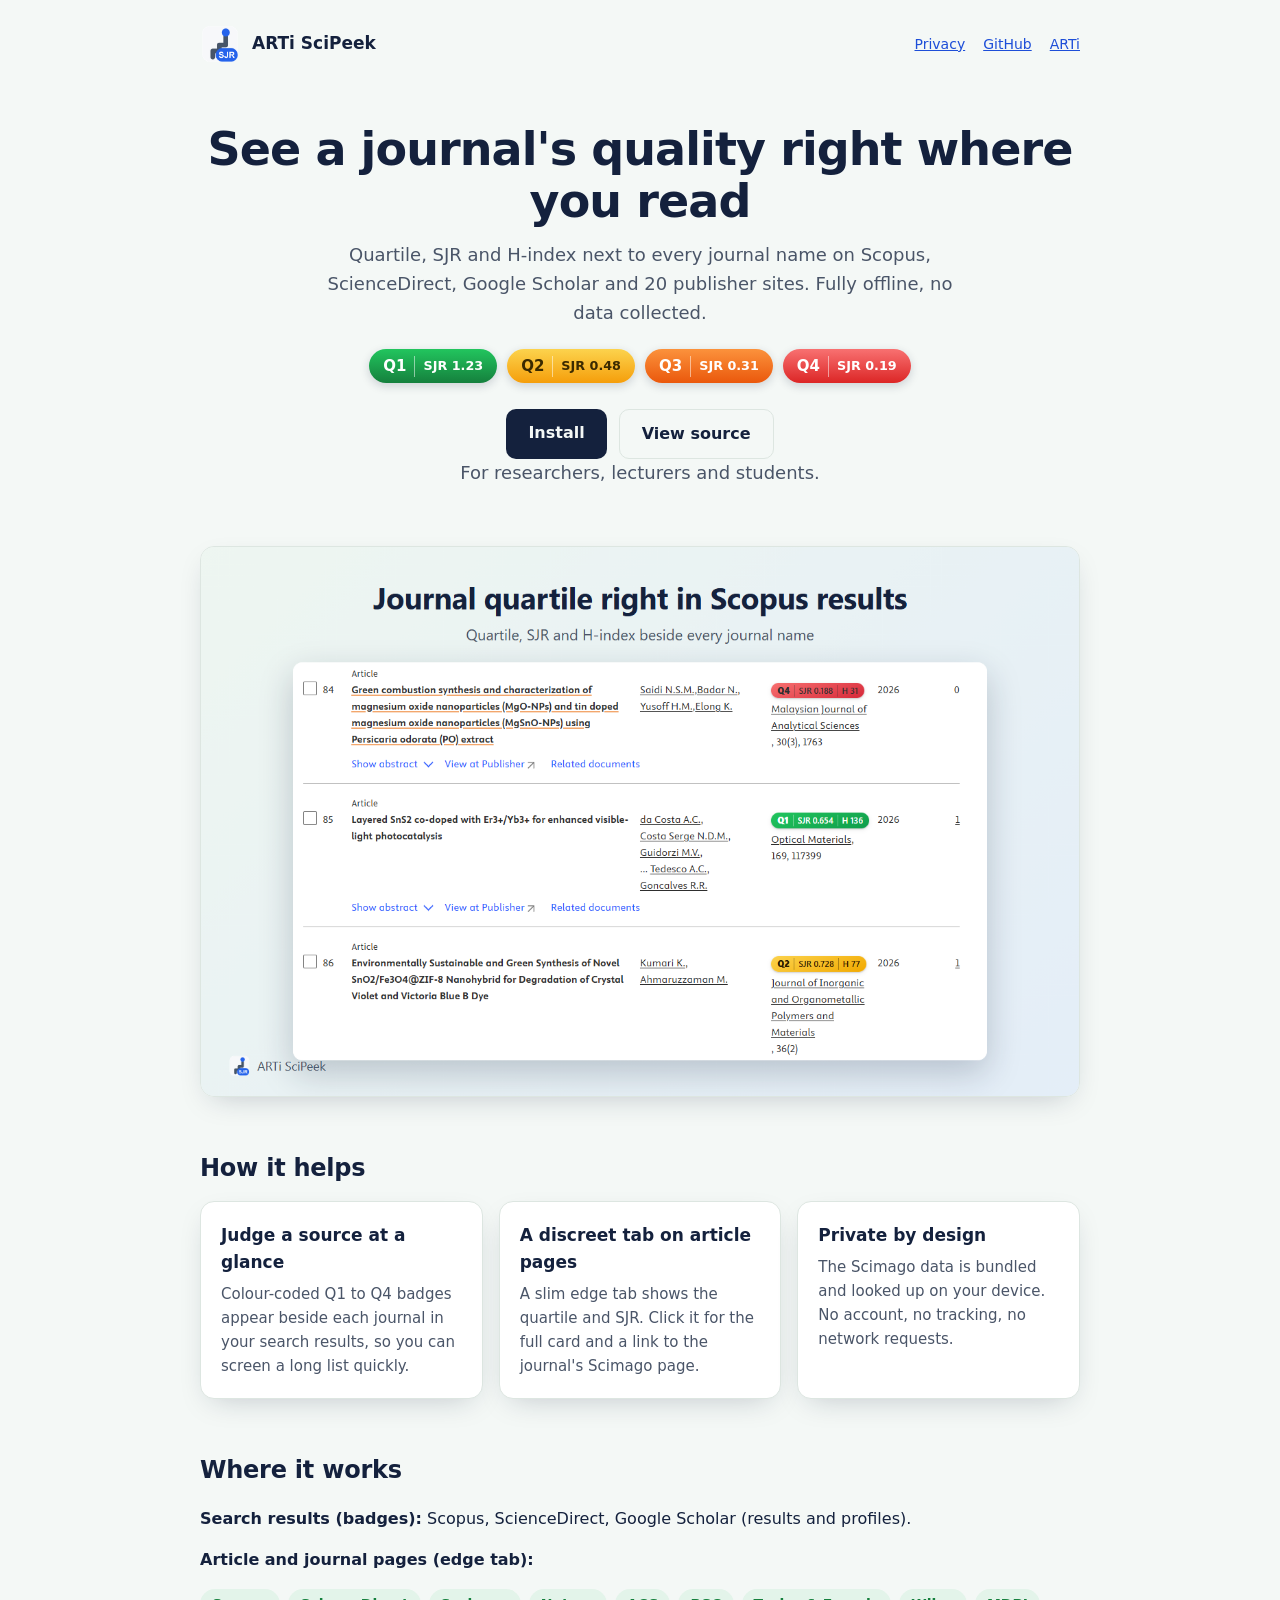
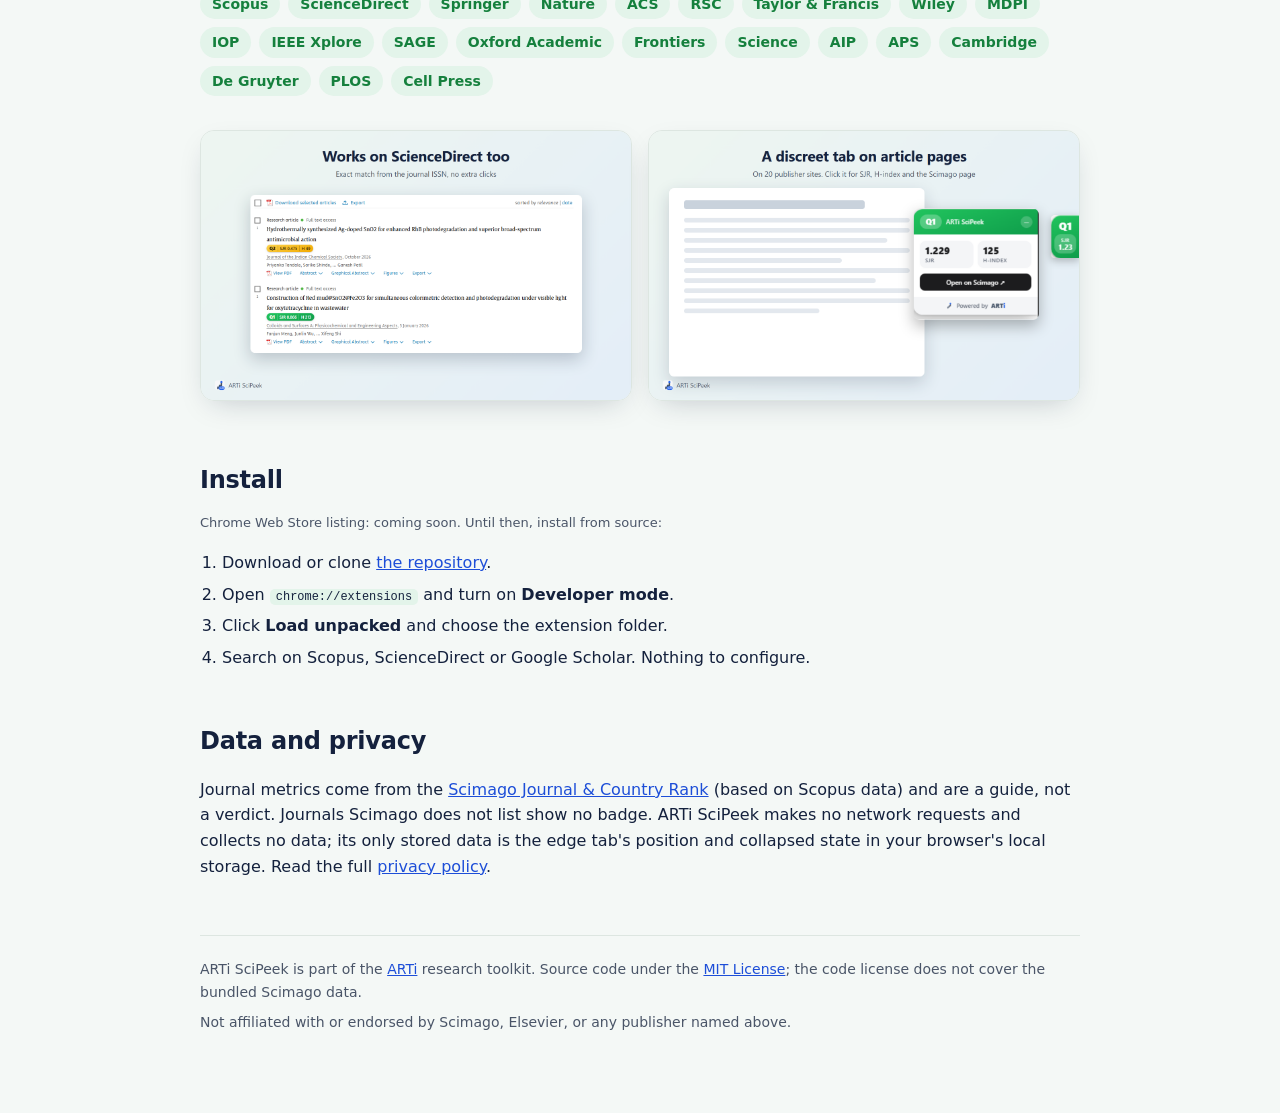
==== index.html @ 3bca9be2 "chrome webstore preparation" ====
<!doctype html>
<html lang="en">
<head>
<meta charset="utf-8">
<meta name="viewport" content="width=device-width, initial-scale=1">
<title>ARTi SciPeek</title>
<meta name="description" content="Journal Quartile, SJR and H-index on Scopus, ScienceDirect, Google Scholar and publisher pages. Fully offline, no data collected.">
<link rel="icon" href="icons/icon-48.png">
<style>
  :root {
    --bg: #f4f8f6; --surface: #ffffff; --border: #dde6e1; --ink: #14213d; --ink-soft: #4a5568;
    --accent: #15803d; --accent-soft: #e3f4ea; --link: #1d4ed8; --shadow: 0 10px 30px -12px rgba(20,33,61,.25);
  }
  @media (prefers-color-scheme: dark) {
    :root:not([data-theme="light"]) {
      --bg: #12171a; --surface: #1b2125; --border: #2d363b; --ink: #eaf0ee; --ink-soft: #aab6b2;
      --accent: #4ade80; --accent-soft: #1a2b22; --link: #8fb0ff; --shadow: 0 10px 30px -12px rgba(0,0,0,.6);
    }
  }
  :root[data-theme="dark"] {
    --bg: #12171a; --surface: #1b2125; --border: #2d363b; --ink: #eaf0ee; --ink-soft: #aab6b2;
    --accent: #4ade80; --accent-soft: #1a2b22; --link: #8fb0ff; --shadow: 0 10px 30px -12px rgba(0,0,0,.6);
  }
  * { box-sizing: border-box; }
  body { margin: 0; background: var(--bg); color: var(--ink); line-height: 1.6;
    font-family: system-ui, -apple-system, "Segoe UI", Roboto, Arial, sans-serif; padding: 0 16px 72px; }
  a { color: var(--link); }
  .wrap { max-width: 880px; margin: 0 auto; }
  header.top { display: flex; align-items: center; gap: 12px; padding: 24px 0; }
  header.top img { width: 40px; height: 40px; border-radius: 10px; }
  header.top b { font-size: 17px; }
  header.top nav { margin-left: auto; display: flex; gap: 18px; font-size: 14px; }
  .hero { padding: 36px 0 28px; text-align: center; }
  .hero h1 { font-size: clamp(30px, 6vw, 46px); line-height: 1.12; margin: 0 0 14px; letter-spacing: -.02em; }
  .hero p { font-size: 18px; color: var(--ink-soft); max-width: 640px; margin: 0 auto 22px; }
  .badges { display: flex; gap: 10px; justify-content: center; flex-wrap: wrap; margin-bottom: 26px; }
  .b { display: inline-flex; align-items: center; gap: 8px; border-radius: 999px; padding: 5px 14px;
    font-weight: 700; color: #fff; font-size: 15px; box-shadow: 0 3px 10px rgba(20,33,61,.18); }
  .b span { font-weight: 600; font-size: .85em; border-left: 1px solid rgba(255,255,255,.5); padding-left: 8px; }
  .q1 { background: linear-gradient(#22c55e,#15803d); } .q2 { background: linear-gradient(#fcd34d,#f59e0b); color: #3b2a00; }
  .q3 { background: linear-gradient(#fb923c,#ea580c); } .q4 { background: linear-gradient(#f87171,#dc2626); }
  .cta { display: inline-flex; gap: 12px; flex-wrap: wrap; justify-content: center; }
  .btn { display: inline-block; padding: 11px 22px; border-radius: 10px; font-weight: 600; text-decoration: none;
    background: var(--ink); color: var(--bg); }
  .btn.alt { background: transparent; color: var(--ink); border: 1px solid var(--border); }
  .note { font-size: 13px; color: var(--ink-soft); margin-top: 12px; }
  .shot { margin: 8px 0 8px; }
  .shot img { display: block; width: 100%; height: auto; border-radius: 14px; box-shadow: var(--shadow); border: 1px solid var(--border); }
  h2 { font-size: 24px; margin: 52px 0 14px; letter-spacing: -.01em; }
  .grid { display: grid; grid-template-columns: repeat(auto-fit, minmax(240px, 1fr)); gap: 16px; }
  .card { background: var(--surface); border: 1px solid var(--border); border-radius: 14px; padding: 20px; box-shadow: var(--shadow); }
  .card h3 { margin: 0 0 6px; font-size: 17px; }
  .card p { margin: 0; color: var(--ink-soft); font-size: 15px; }
  .sites { display: flex; flex-wrap: wrap; gap: 8px; padding: 0; list-style: none; margin: 0; }
  .sites li { background: var(--accent-soft); color: var(--accent); border-radius: 999px; padding: 4px 12px; font-size: 14px; font-weight: 600; }
  ol { padding-left: 22px; } ol li { margin-bottom: 6px; }
  code { background: var(--accent-soft); padding: 1px 6px; border-radius: 5px; font-size: .92em; }
  footer { margin-top: 56px; padding-top: 22px; border-top: 1px solid var(--border); font-size: 14px; color: var(--ink-soft); }
  footer p { margin: 0 0 8px; }
</style>
</head>
<body>
<div class="wrap">

  <header class="top">
    <img src="icons/icon-128.png" alt="">
    <b>ARTi SciPeek</b>
    <nav>
      <a href="privacy-policy.html">Privacy</a>
      <a href="https://github.com/okik4zuya/arti-scipeek">GitHub</a>
      <a href="https://arti.invait.id">ARTi</a>
    </nav>
  </header>

  <section class="hero">
    <h1>See a journal's quality right where you read</h1>
    <p>Quartile, SJR and H-index next to every journal name on Scopus, ScienceDirect, Google Scholar and 20 publisher sites. Fully offline, no data collected.</p>
    <div class="badges" aria-label="Example badges">
      <div class="b q1">Q1<span>SJR 1.23</span></div>
      <div class="b q2">Q2<span>SJR 0.48</span></div>
      <div class="b q3">Q3<span>SJR 0.31</span></div>
      <div class="b q4">Q4<span>SJR 0.19</span></div>
    </div>
    <div class="cta">
      <a class="btn" href="#install">Install</a>
      <a class="btn alt" href="https://github.com/okik4zuya/arti-scipeek">View source</a>
    </div>
    <p class="note">For researchers, lecturers and students.</p>
  </section>

  <div class="shot"><img src="store-assets/screenshot-1.png" alt="Scopus search results with Quartile, SJR and H-index badges beside each journal"></div>

  <h2>How it helps</h2>
  <div class="grid">
    <div class="card"><h3>Judge a source at a glance</h3><p>Colour-coded Q1 to Q4 badges appear beside each journal in your search results, so you can screen a long list quickly.</p></div>
    <div class="card"><h3>A discreet tab on article pages</h3><p>A slim edge tab shows the quartile and SJR. Click it for the full card and a link to the journal's Scimago page.</p></div>
    <div class="card"><h3>Private by design</h3><p>The Scimago data is bundled and looked up on your device. No account, no tracking, no network requests.</p></div>
  </div>

  <h2>Where it works</h2>
  <p><strong>Search results (badges):</strong> Scopus, ScienceDirect, Google Scholar (results and profiles).</p>
  <p><strong>Article and journal pages (edge tab):</strong></p>
  <ul class="sites">
    <li>Scopus</li><li>ScienceDirect</li><li>Springer</li><li>Nature</li><li>ACS</li><li>RSC</li>
    <li>Taylor &amp; Francis</li><li>Wiley</li><li>MDPI</li><li>IOP</li><li>IEEE Xplore</li><li>SAGE</li>
    <li>Oxford Academic</li><li>Frontiers</li><li>Science</li><li>AIP</li><li>APS</li><li>Cambridge</li>
    <li>De Gruyter</li><li>PLOS</li><li>Cell Press</li>
  </ul>

  <div class="grid" style="margin-top:26px">
    <div class="shot"><img src="store-assets/screenshot-2.png" alt="ScienceDirect search results with badges"></div>
    <div class="shot"><img src="store-assets/screenshot-4.png" alt="The floating tab on an article page, collapsed and expanded"></div>
  </div>

  <h2 id="install">Install</h2>
  <p class="note" style="margin-top:0">Chrome Web Store listing: coming soon. Until then, install from source:</p>
  <ol>
    <li>Download or clone <a href="https://github.com/okik4zuya/arti-scipeek">the repository</a>.</li>
    <li>Open <code>chrome://extensions</code> and turn on <strong>Developer mode</strong>.</li>
    <li>Click <strong>Load unpacked</strong> and choose the extension folder.</li>
    <li>Search on Scopus, ScienceDirect or Google Scholar. Nothing to configure.</li>
  </ol>

  <h2>Data and privacy</h2>
  <p>Journal metrics come from the <a href="https://www.scimagojr.com">Scimago Journal &amp; Country Rank</a> (based on Scopus data) and are a guide, not a verdict. Journals Scimago does not list show no badge. ARTi SciPeek makes no network requests and collects no data; its only stored data is the edge tab's position and collapsed state in your browser's local storage. Read the full <a href="privacy-policy.html">privacy policy</a>.</p>

  <footer>
    <p>ARTi SciPeek is part of the <a href="https://arti.invait.id">ARTi</a> research toolkit. Source code under the <a href="https://github.com/okik4zuya/arti-scipeek/blob/main/LICENSE">MIT License</a>; the code license does not cover the bundled Scimago data.</p>
    <p>Not affiliated with or endorsed by Scimago, Elsevier, or any publisher named above.</p>
  </footer>

</div>
</body>
</html>
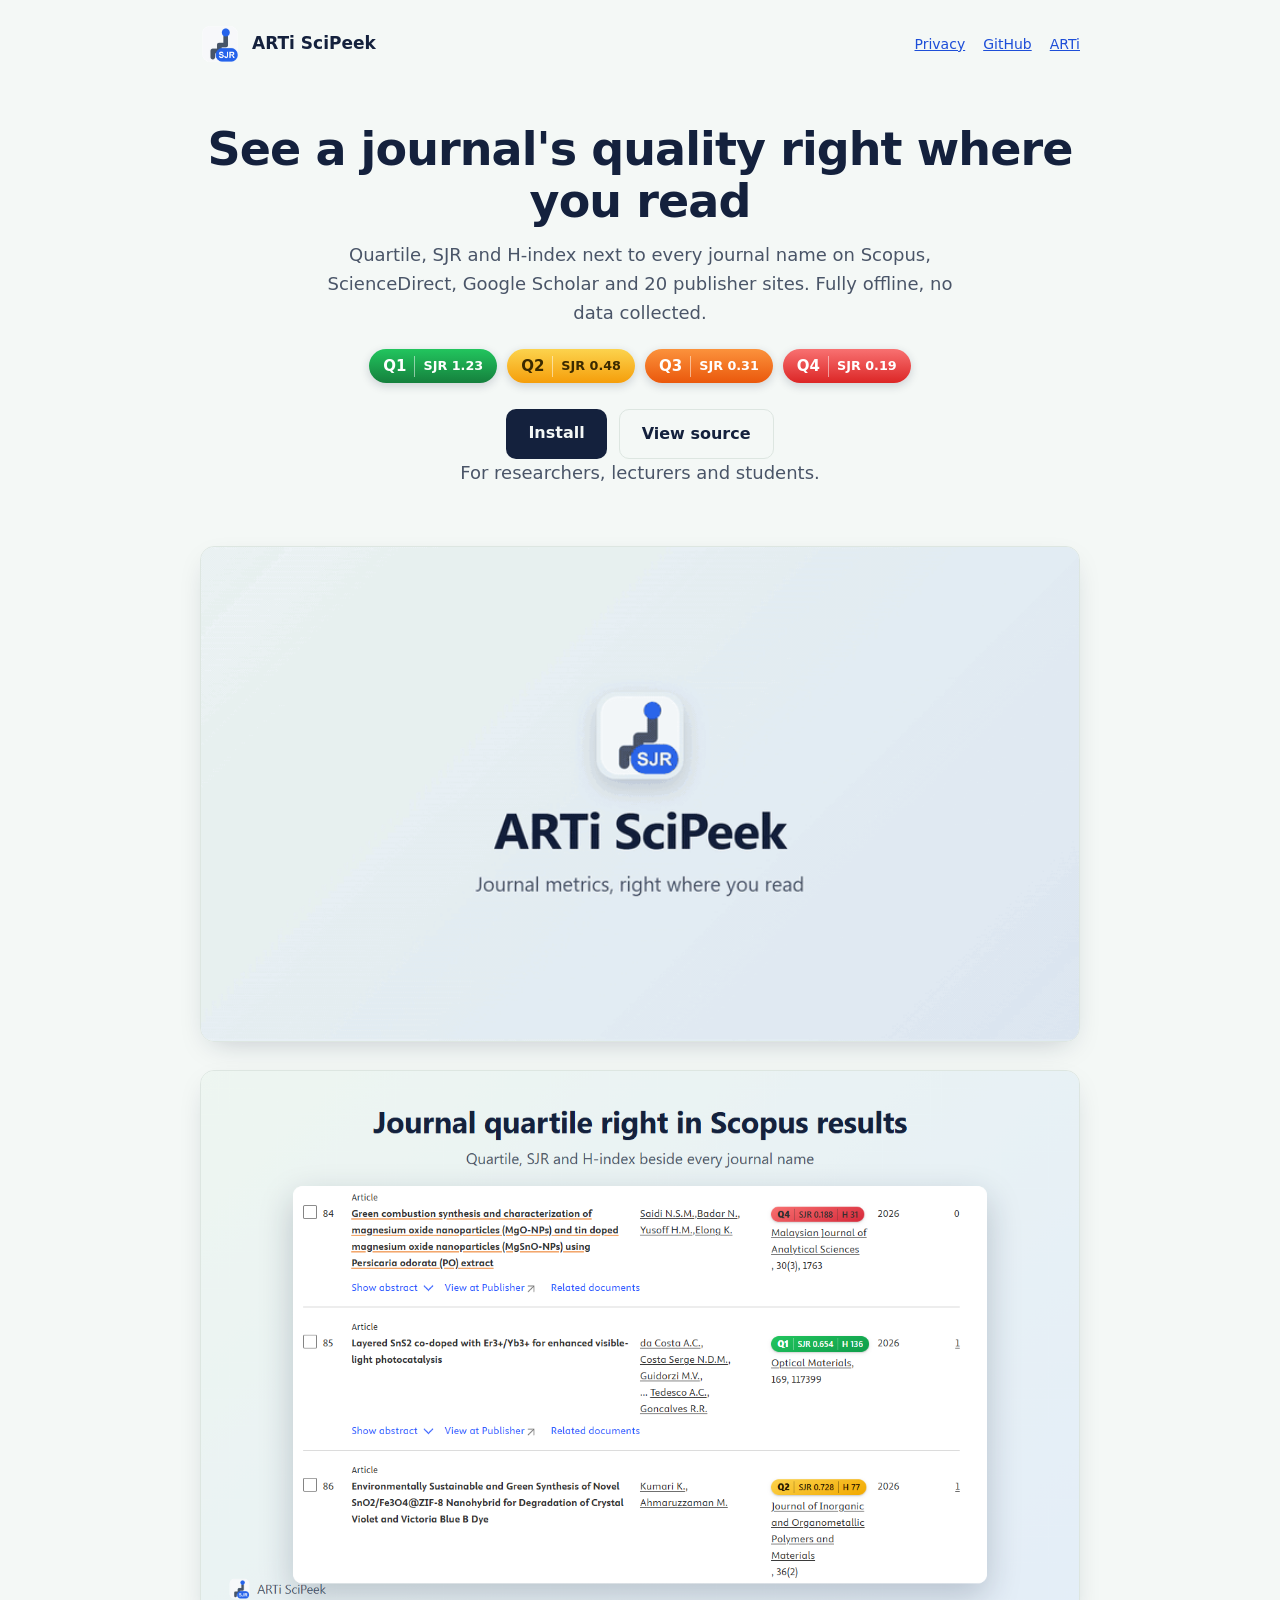
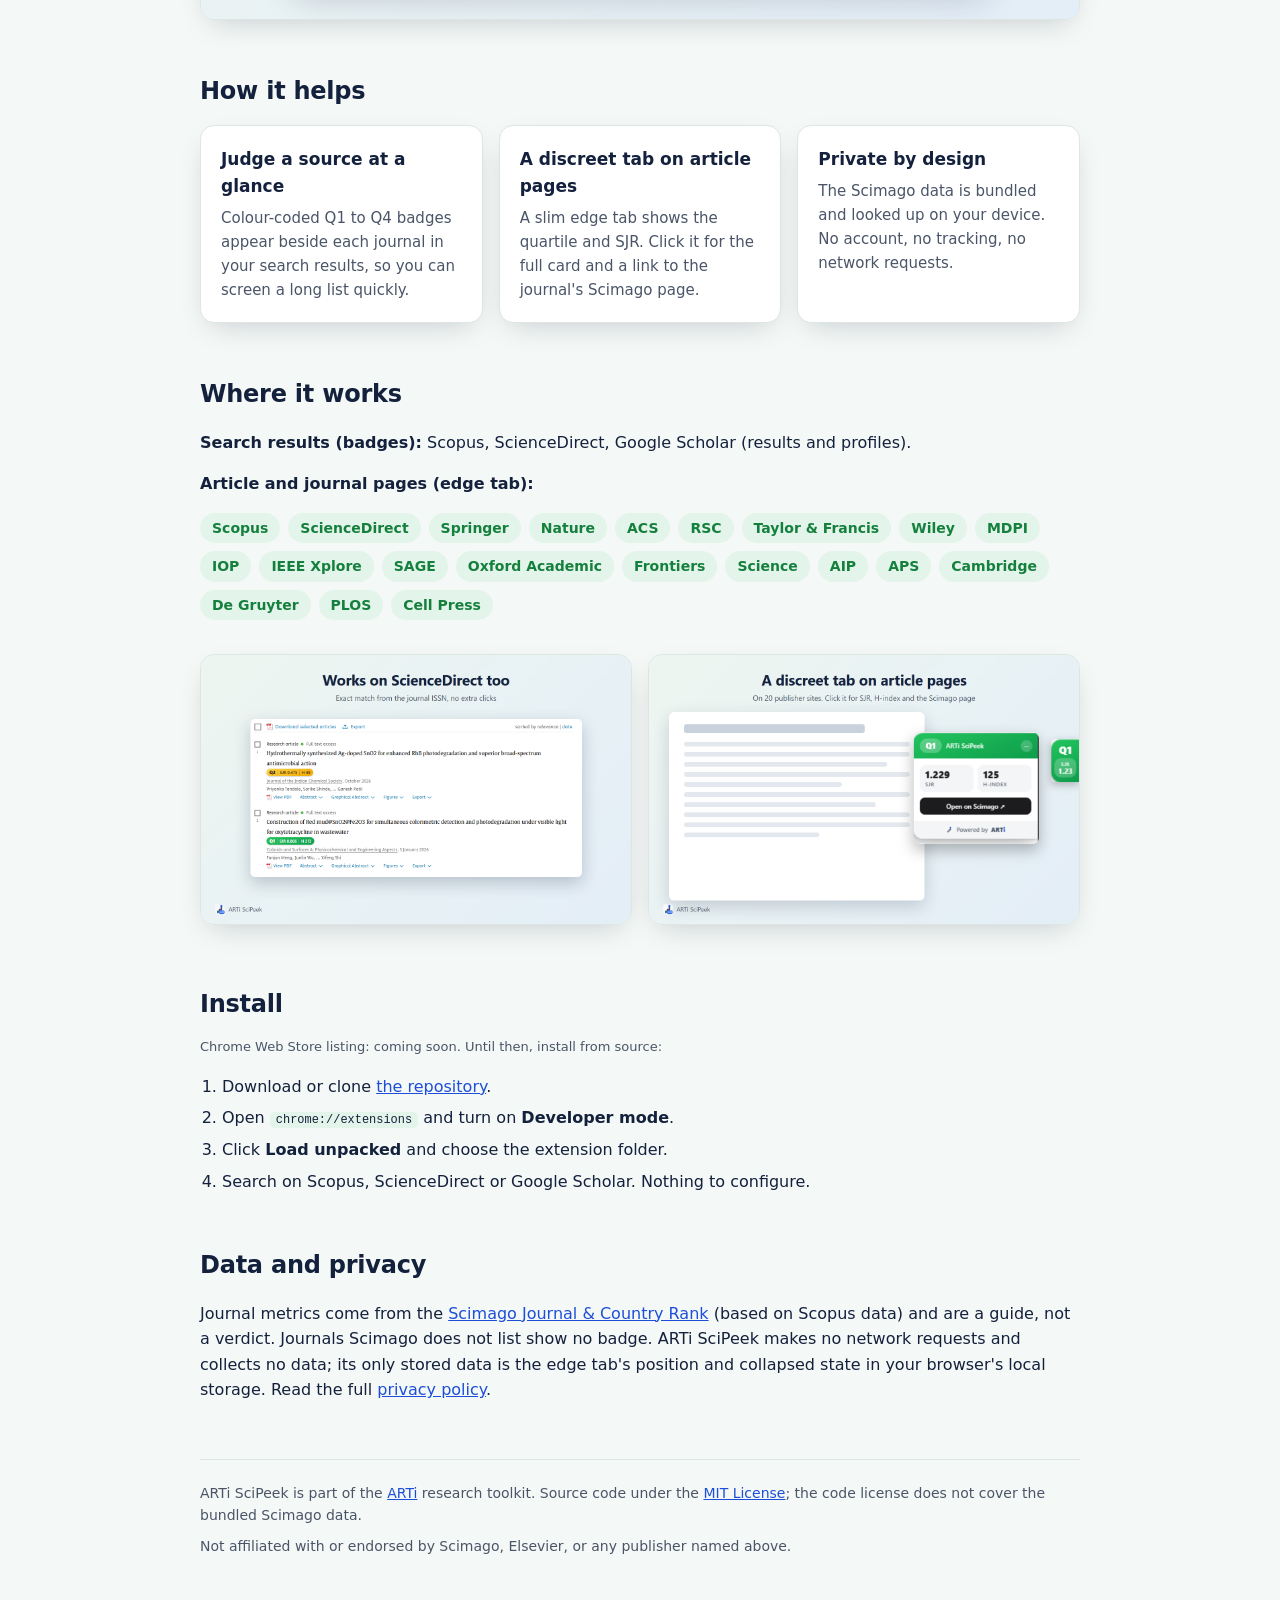
==== commit c62b3f84: "add video tutorial" ====
--- a/index.html
+++ b/index.html
@@ -88,7 +88,9 @@
     <p class="note">For researchers, lecturers and students.</p>
   </section>
 
-  <div class="shot"><img src="store-assets/screenshot-1.png" alt="Scopus search results with Quartile, SJR and H-index badges beside each journal"></div>
+  <div class="shot"><img src="store-assets/arti-scipeek-tutorial.gif" alt="A 40-second walkthrough: badges appear beside journals in search results, and an edge tab opens a full card on article pages"></div>
+
+  <div class="shot" style="margin-top:28px"><img src="store-assets/screenshot-1.png" alt="Scopus search results with Quartile, SJR and H-index badges beside each journal"></div>
 
   <h2>How it helps</h2>
   <div class="grid">
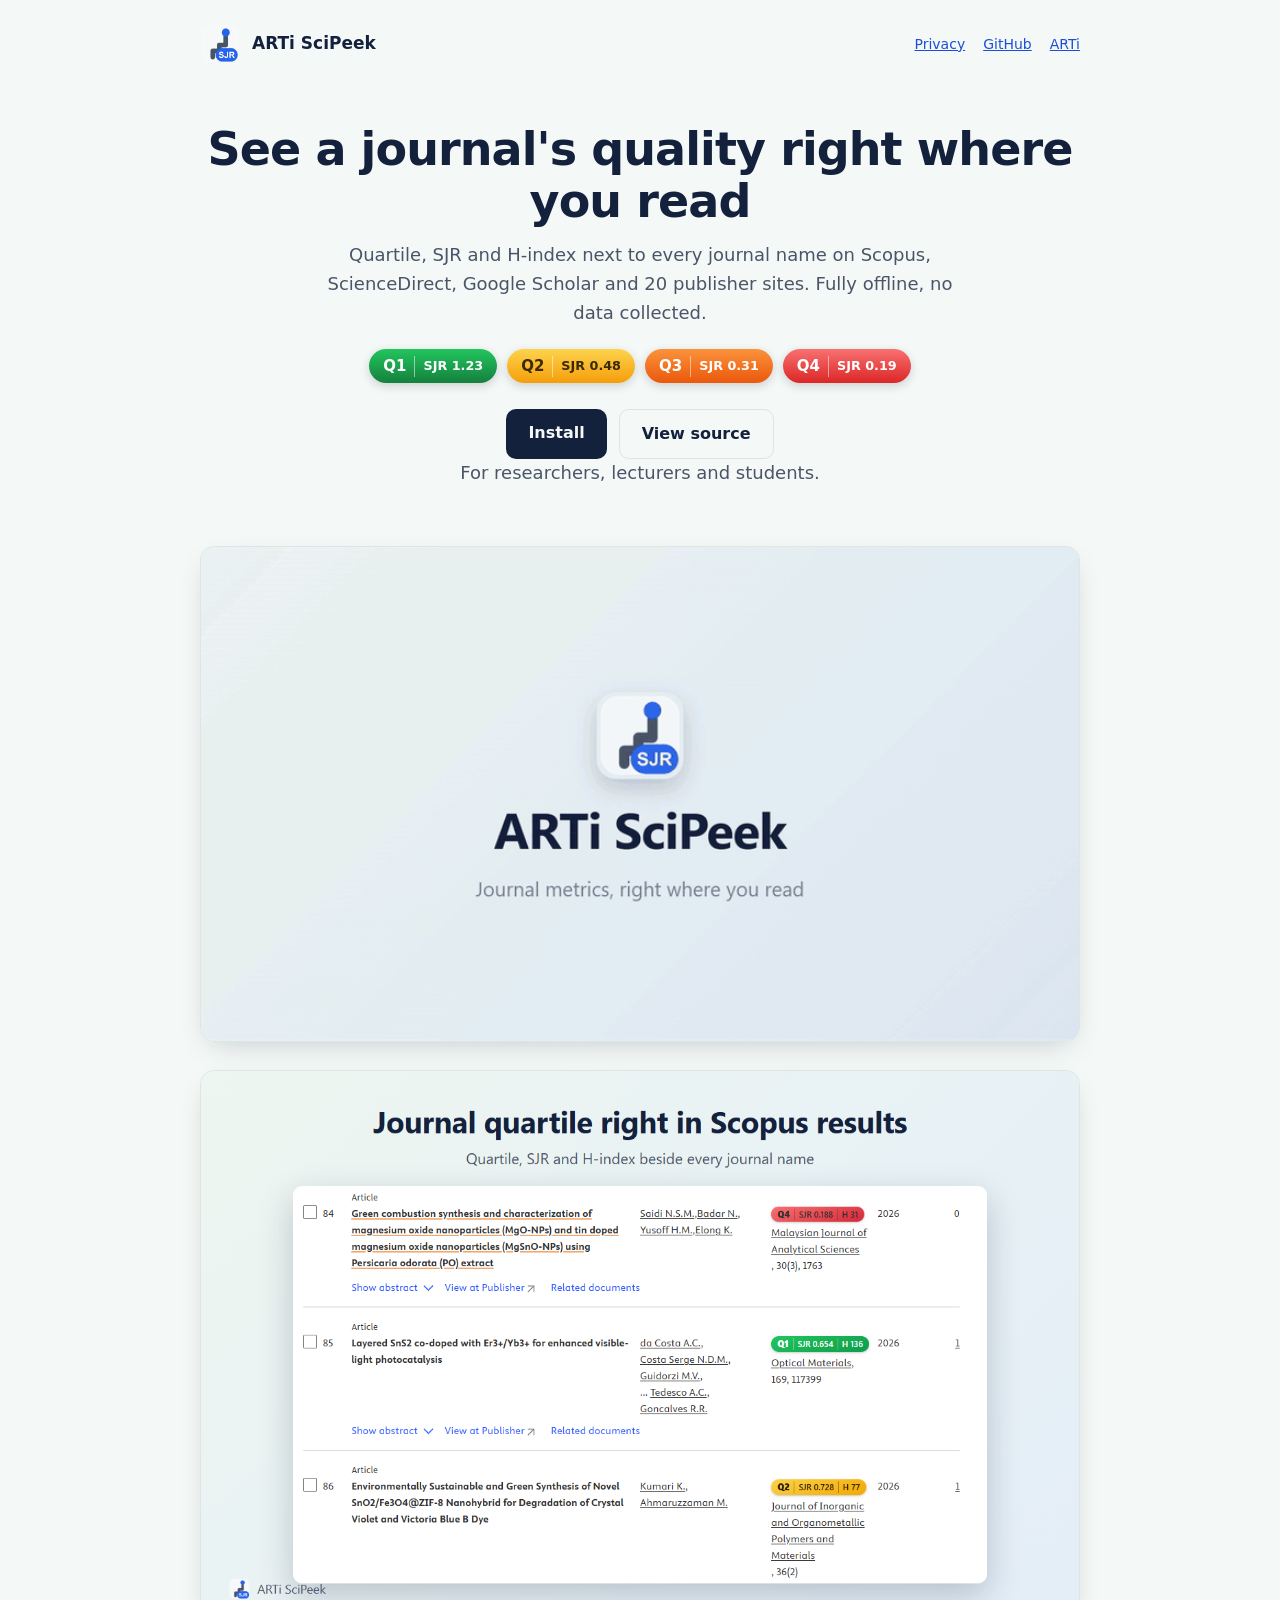
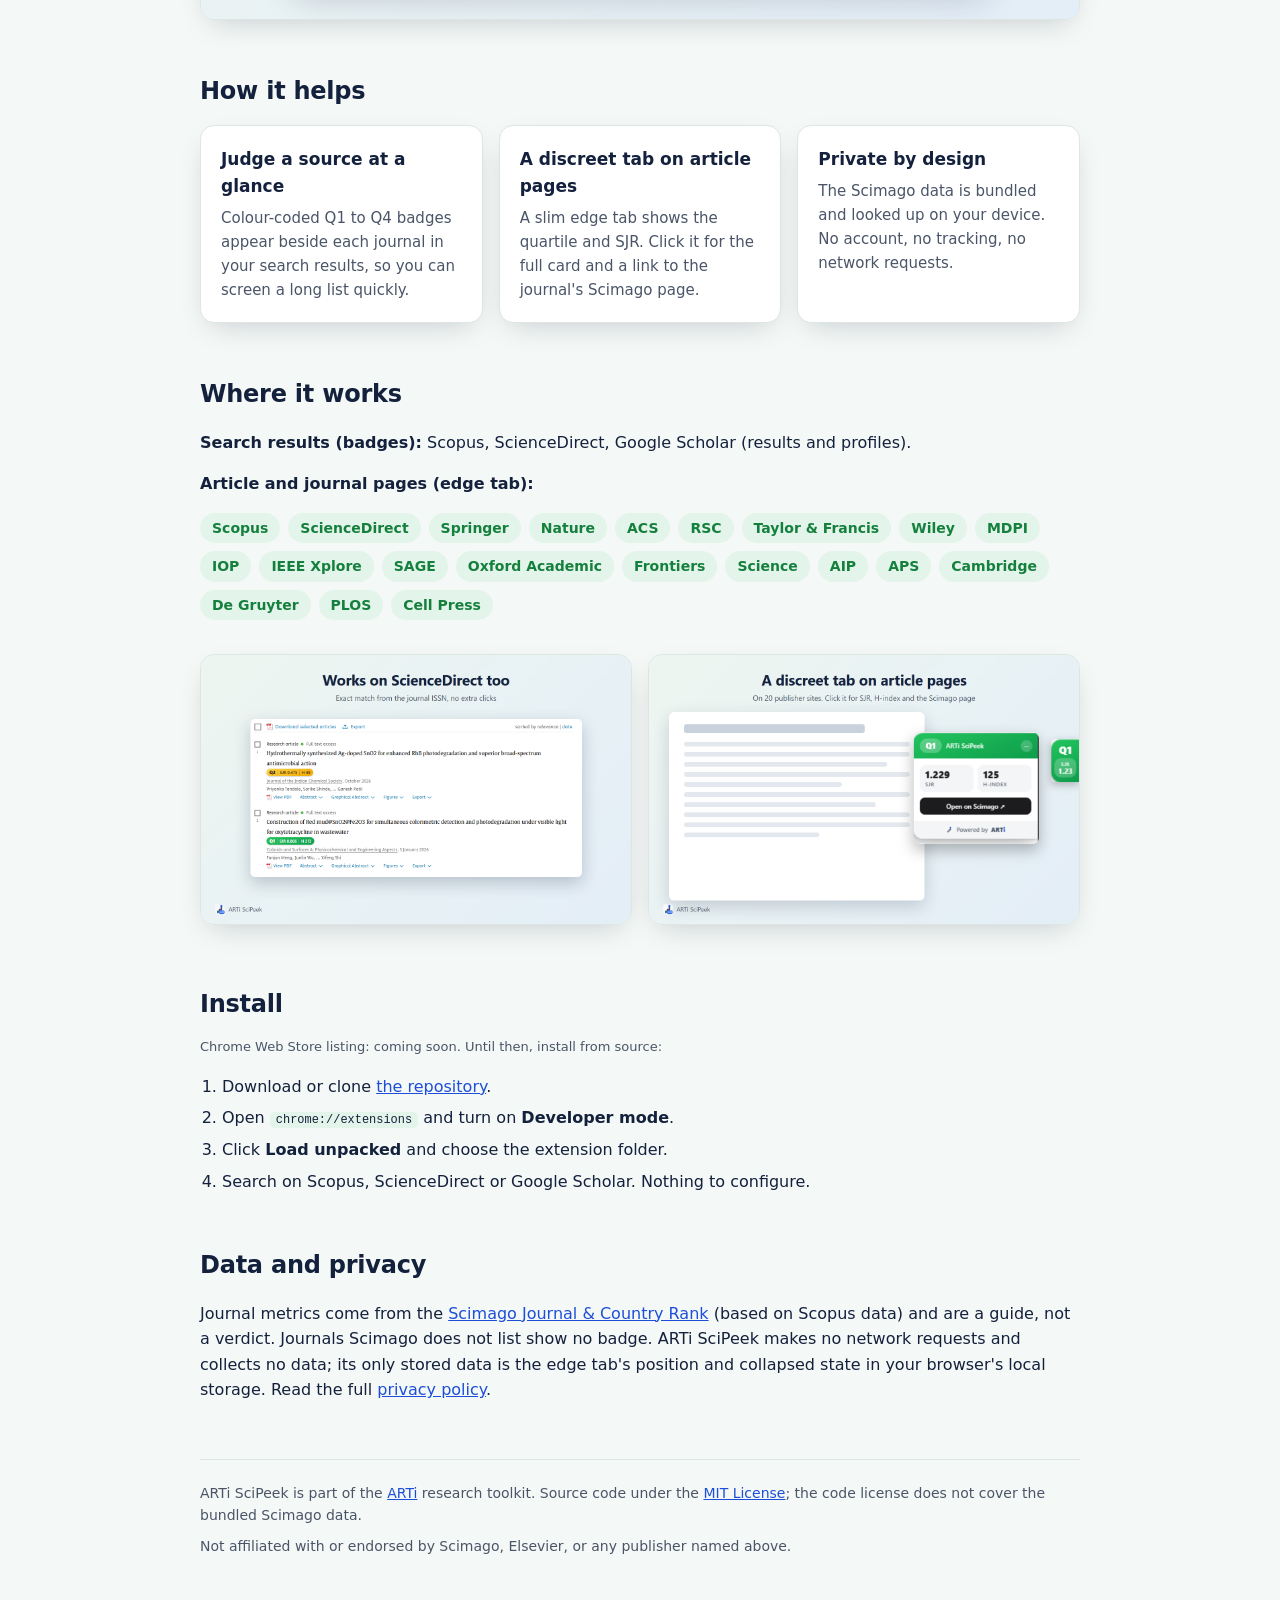
==== commit 743bf9d2: "Release 1.0.1: point all ARTi links to arti.ai.id and shorten store description" ====
--- a/index.html
+++ b/index.html
@@ -68,7 +68,7 @@
     <nav>
       <a href="privacy-policy.html">Privacy</a>
       <a href="https://github.com/okik4zuya/arti-scipeek">GitHub</a>
-      <a href="https://arti.invait.id">ARTi</a>
+      <a href="https://arti.ai.id">ARTi</a>
     </nav>
   </header>
 
@@ -127,7 +127,7 @@
   <p>Journal metrics come from the <a href="https://www.scimagojr.com">Scimago Journal &amp; Country Rank</a> (based on Scopus data) and are a guide, not a verdict. Journals Scimago does not list show no badge. ARTi SciPeek makes no network requests and collects no data; its only stored data is the edge tab's position and collapsed state in your browser's local storage. Read the full <a href="privacy-policy.html">privacy policy</a>.</p>
 
   <footer>
-    <p>ARTi SciPeek is part of the <a href="https://arti.invait.id">ARTi</a> research toolkit. Source code under the <a href="https://github.com/okik4zuya/arti-scipeek/blob/main/LICENSE">MIT License</a>; the code license does not cover the bundled Scimago data.</p>
+    <p>ARTi SciPeek is part of the <a href="https://arti.ai.id">ARTi</a> research toolkit. Source code under the <a href="https://github.com/okik4zuya/arti-scipeek/blob/main/LICENSE">MIT License</a>; the code license does not cover the bundled Scimago data.</p>
     <p>Not affiliated with or endorsed by Scimago, Elsevier, or any publisher named above.</p>
   </footer>
 
